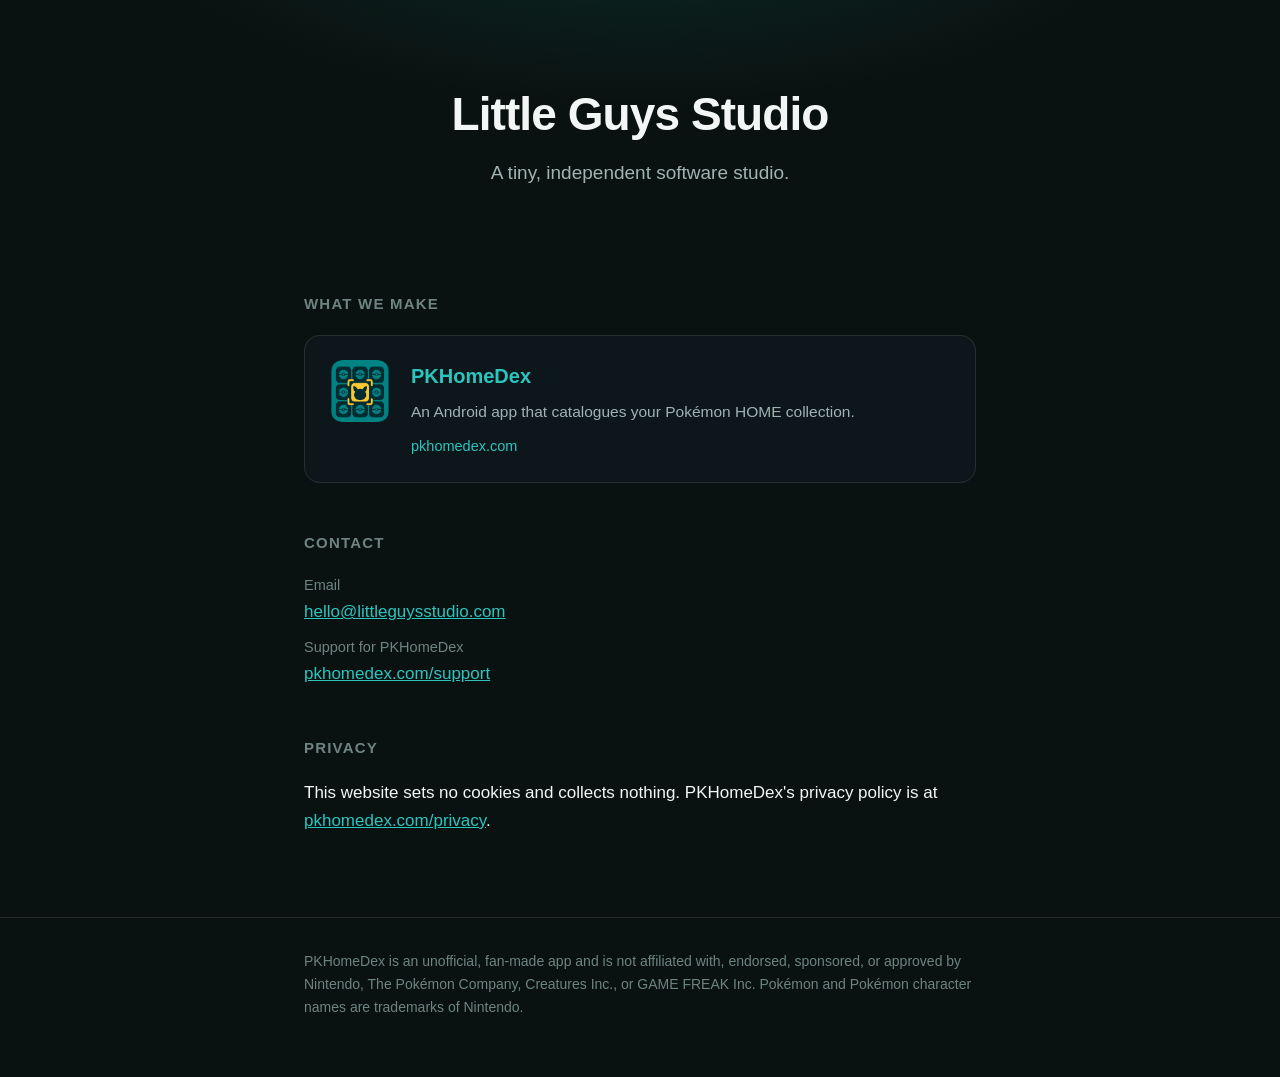
==== public/index.html @ 2b0542e4 "Serve from public/ so the README is not published Cloudflare publishes the build output directory ve" ====
<!DOCTYPE html>
<html lang="en">
<head>
<meta charset="utf-8">
<meta name="viewport" content="width=device-width, initial-scale=1">
<title>Little Guys Studio</title>
<meta name="description" content="Little Guys Studio LLC is an independent software studio. We make PKHomeDex, an Android app for cataloguing a Pokémon HOME collection.">
<link rel="stylesheet" href="assets/style.css">
</head>
<body>

<header class="masthead">
  <div class="wrap">
    <h1>Little Guys Studio</h1>
    <p>
      A tiny, independent software studio.
    </p>
  </div>
</header>

<main>
  <div class="wrap">

    <h2>What we make</h2>

    <a class="product" href="https://pkhomedex.com">
      <img src="assets/pkhomedex-icon.png" alt="">
      <span>
        <h3>PKHomeDex</h3>
        <p>
          An Android app that catalogues your Pokémon HOME collection.
        </p>
        <span class="go">pkhomedex.com</span>
      </span>
    </a>

    <h2>Contact</h2>

    <div class="contact">
      <p>
        <span class="label">Email</span>
        <a href="mailto:hello@littleguysstudio.com">hello@littleguysstudio.com</a>
      </p>
      <p>
        <span class="label">Support for PKHomeDex</span>
        <a href="https://pkhomedex.com/support">pkhomedex.com/support</a>
      </p>
      <!--
        Play's organization verification checks that this site matches the
        business registration. Add the LLC's registered mailing address here
        before submitting for verification:

        <p>
          <span class="label">Mailing address</span>
          Little Guys Studio LLC<br>
          [street]<br>
          [city, state ZIP]<br>
          United States
        </p>
      -->
    </div>

    <h2>Privacy</h2>
    <div class="contact">
      <p>
        This website sets no cookies and collects nothing. PKHomeDex's privacy
        policy is at
        <a href="https://pkhomedex.com/privacy">pkhomedex.com/privacy</a>.
      </p>
    </div>

  </div>
</main>

<footer>
  <div class="wrap">
    <p>
      PKHomeDex is an unofficial, fan-made app and is not affiliated with,
      endorsed, sponsored, or approved by Nintendo, The Pokémon Company,
      Creatures Inc., or GAME FREAK Inc. Pokémon and Pokémon character names are
      trademarks of Nintendo.
    </p>
  </div>
</footer>

</body>
</html>
---- public/assets/style.css ----
/* Little Guys Studio — company site.
   Shares the PKHomeDex palette so the two sites read as one outfit. */

:root {
  --teal: #14b8a6;
  --teal-bright: #2cc5be;
  --bg: #0a1211;
  --surface: #0d161b;
  --hairline: rgba(255, 255, 255, 0.10);
  --ink: #f2f7f5;
  --muted: #9fb4b1;
  --faint: #6d8481;
}

* { box-sizing: border-box; }

html { -webkit-text-size-adjust: 100%; }

body {
  margin: 0;
  background: var(--bg);
  color: var(--ink);
  font-family: -apple-system, BlinkMacSystemFont, "Segoe UI", Roboto,
    "Helvetica Neue", Arial, sans-serif;
  font-size: 17px;
  line-height: 1.65;
  display: flex;
  flex-direction: column;
  min-height: 100vh;
}

.wrap {
  width: 100%;
  max-width: 720px;
  margin: 0 auto;
  padding: 0 24px;
}

a { color: var(--teal-bright); }
a:hover { color: var(--teal); }

/* ---- masthead ---- */

.masthead {
  padding: 88px 0 56px;
  background:
    radial-gradient(760px 320px at 50% -120px, rgba(20, 184, 166, 0.16), transparent 70%);
  text-align: center;
}

.masthead h1 {
  margin: 0 0 16px;
  font-size: clamp(32px, 6vw, 46px);
  letter-spacing: -0.02em;
  line-height: 1.15;
}

.masthead p {
  margin: 0 auto;
  max-width: 540px;
  color: var(--muted);
  font-size: clamp(17px, 2.2vw, 19px);
}

/* ---- main ---- */

main { flex: 1 0 auto; padding-bottom: 72px; }

h2 {
  font-size: 15px;
  letter-spacing: 0.08em;
  text-transform: uppercase;
  color: var(--faint);
  margin: 48px 0 18px;
  font-weight: 600;
}

/* ---- product card ---- */

.product {
  display: flex;
  gap: 20px;
  align-items: flex-start;
  background: var(--surface);
  border: 1px solid var(--hairline);
  border-radius: 16px;
  padding: 24px;
  text-decoration: none;
  color: inherit;
}

.product:hover { border-color: var(--teal); }

.product img {
  width: 62px;
  height: 62px;
  border-radius: 14px;
  flex: none;
}

.product h3 {
  margin: 0 0 6px;
  font-size: 20px;
  color: var(--teal-bright);
}

.product p {
  margin: 0;
  color: var(--muted);
  font-size: 15.5px;
}

.product .go {
  margin-top: 10px;
  font-size: 14.5px;
  color: var(--teal-bright);
  display: block;
}

/* ---- contact ---- */

.contact p { margin: 0 0 10px; }

.contact .label {
  color: var(--faint);
  font-size: 14.5px;
  display: block;
}

/* ---- footer ---- */

footer {
  flex: none;
  border-top: 1px solid var(--hairline);
  padding: 32px 0 48px;
  color: var(--faint);
  font-size: 14px;
}

footer p { margin: 0 0 10px; }

@media (max-width: 560px) {
  body { font-size: 16px; }
  .masthead { padding: 60px 0 40px; }
  .product { flex-direction: column; gap: 16px; }
}
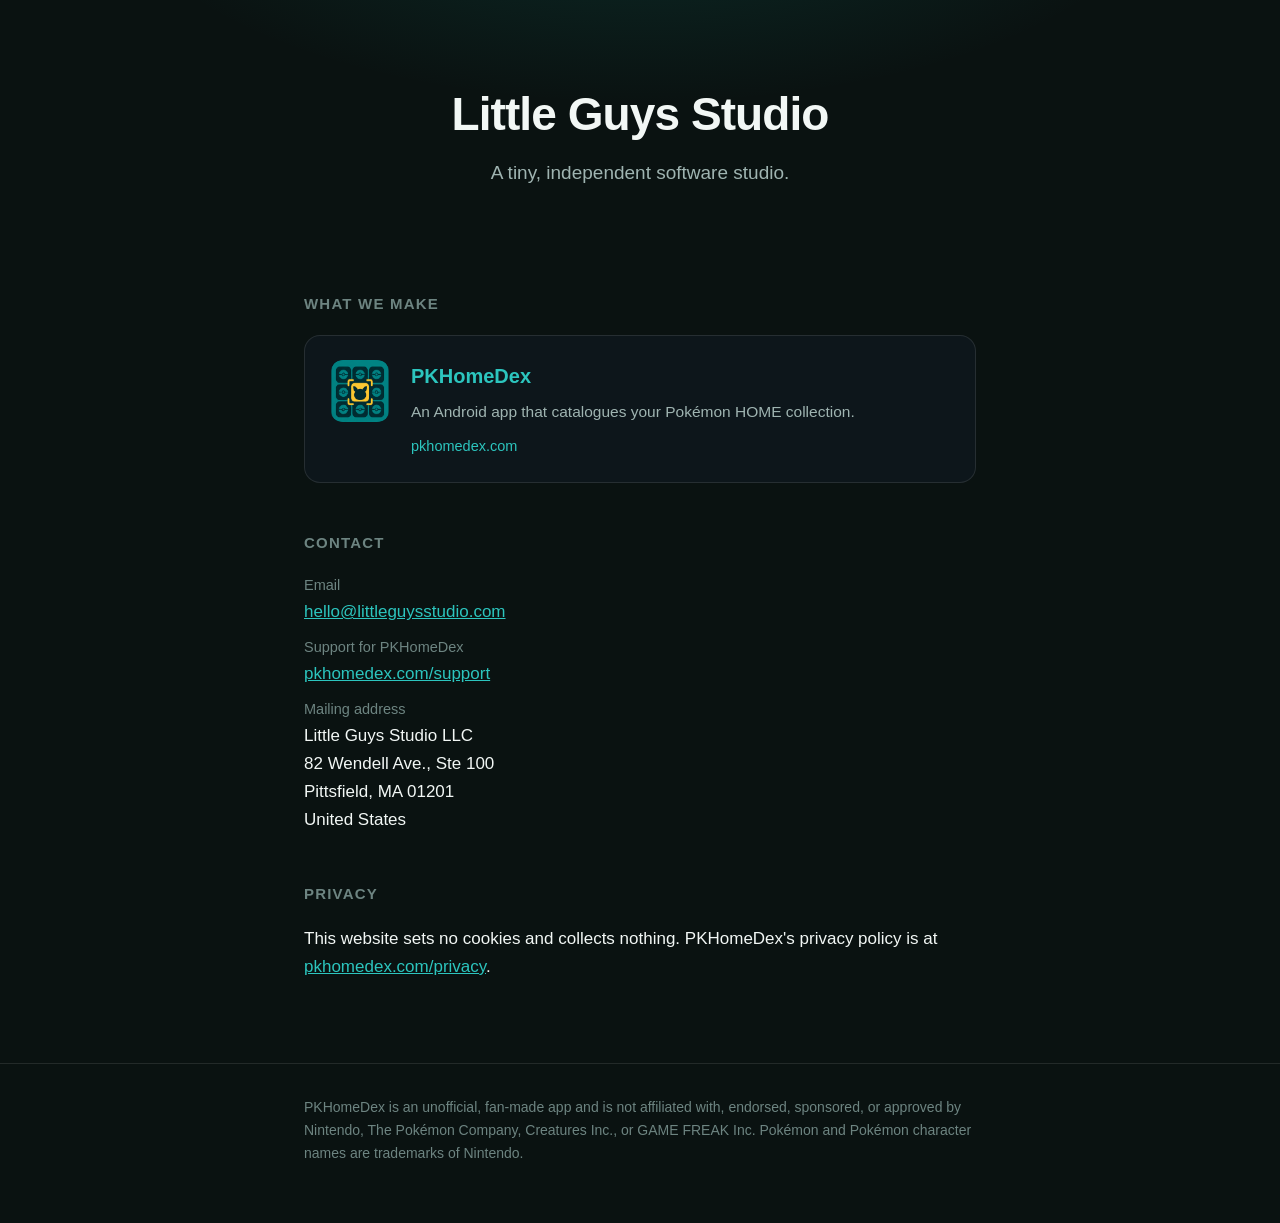
==== commit a0cb6e9e: "Add the registered mailing address Matches the Certificate of Organization and the D-U-N-S record, w" ====
--- a/public/index.html
+++ b/public/index.html
@@ -46,18 +46,17 @@
         <a href="https://pkhomedex.com/support">pkhomedex.com/support</a>
       </p>
       <!--
-        Play's organization verification checks that this site matches the
-        business registration. Add the LLC's registered mailing address here
-        before submitting for verification:
-
-        <p>
-          <span class="label">Mailing address</span>
-          Little Guys Studio LLC<br>
-          [street]<br>
-          [city, state ZIP]<br>
-          United States
-        </p>
+        This is the address on the Certificate of Organization and on the D-U-N-S
+        record, which is what Play's organization verification compares against.
+        Keep all three identical.
       -->
+      <p>
+        <span class="label">Mailing address</span>
+        Little Guys Studio LLC<br>
+        82 Wendell Ave., Ste 100<br>
+        Pittsfield, MA 01201<br>
+        United States
+      </p>
     </div>
 
     <h2>Privacy</h2>
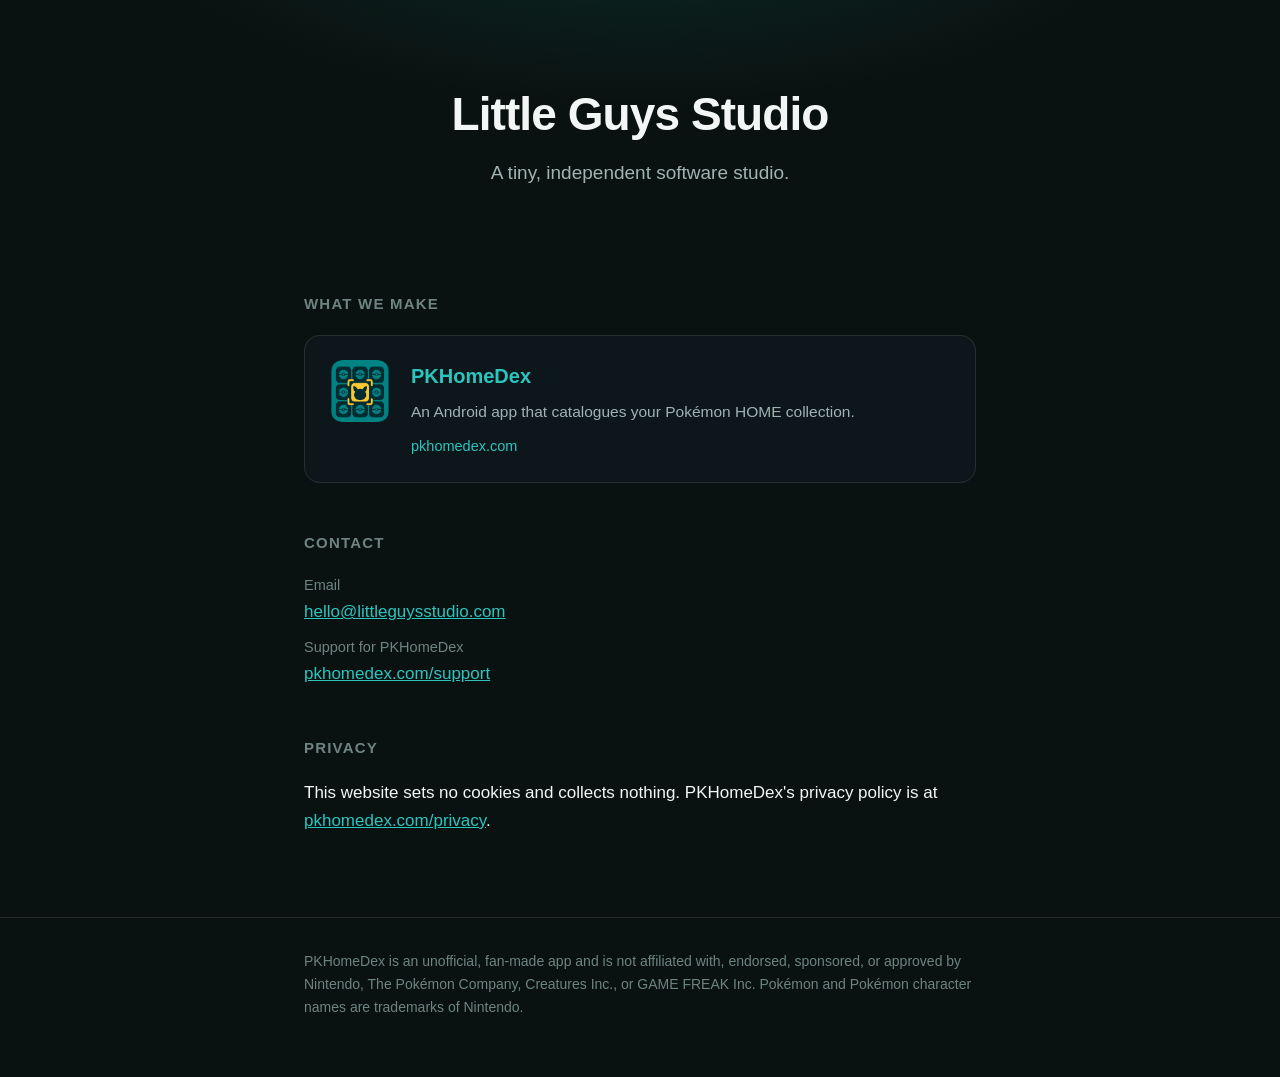
==== commit 972432d5: "Remove the mailing address from the site Play verifies the organization from the D-U-N-S record and " ====
--- a/public/index.html
+++ b/public/index.html
@@ -46,17 +46,12 @@
         <a href="https://pkhomedex.com/support">pkhomedex.com/support</a>
       </p>
       <!--
-        This is the address on the Certificate of Organization and on the D-U-N-S
-        record, which is what Play's organization verification compares against.
-        Keep all three identical.
+        The registered address is deliberately NOT published here. Play verifies
+        the organization from the D-U-N-S record and the uploaded formation
+        documents, not from this site, so putting it here buys nothing and makes
+        a crawlable target of an address whose registered agent plan only covers
+        a handful of non-legal mail pieces a year.
       -->
-      <p>
-        <span class="label">Mailing address</span>
-        Little Guys Studio LLC<br>
-        82 Wendell Ave., Ste 100<br>
-        Pittsfield, MA 01201<br>
-        United States
-      </p>
     </div>
 
     <h2>Privacy</h2>
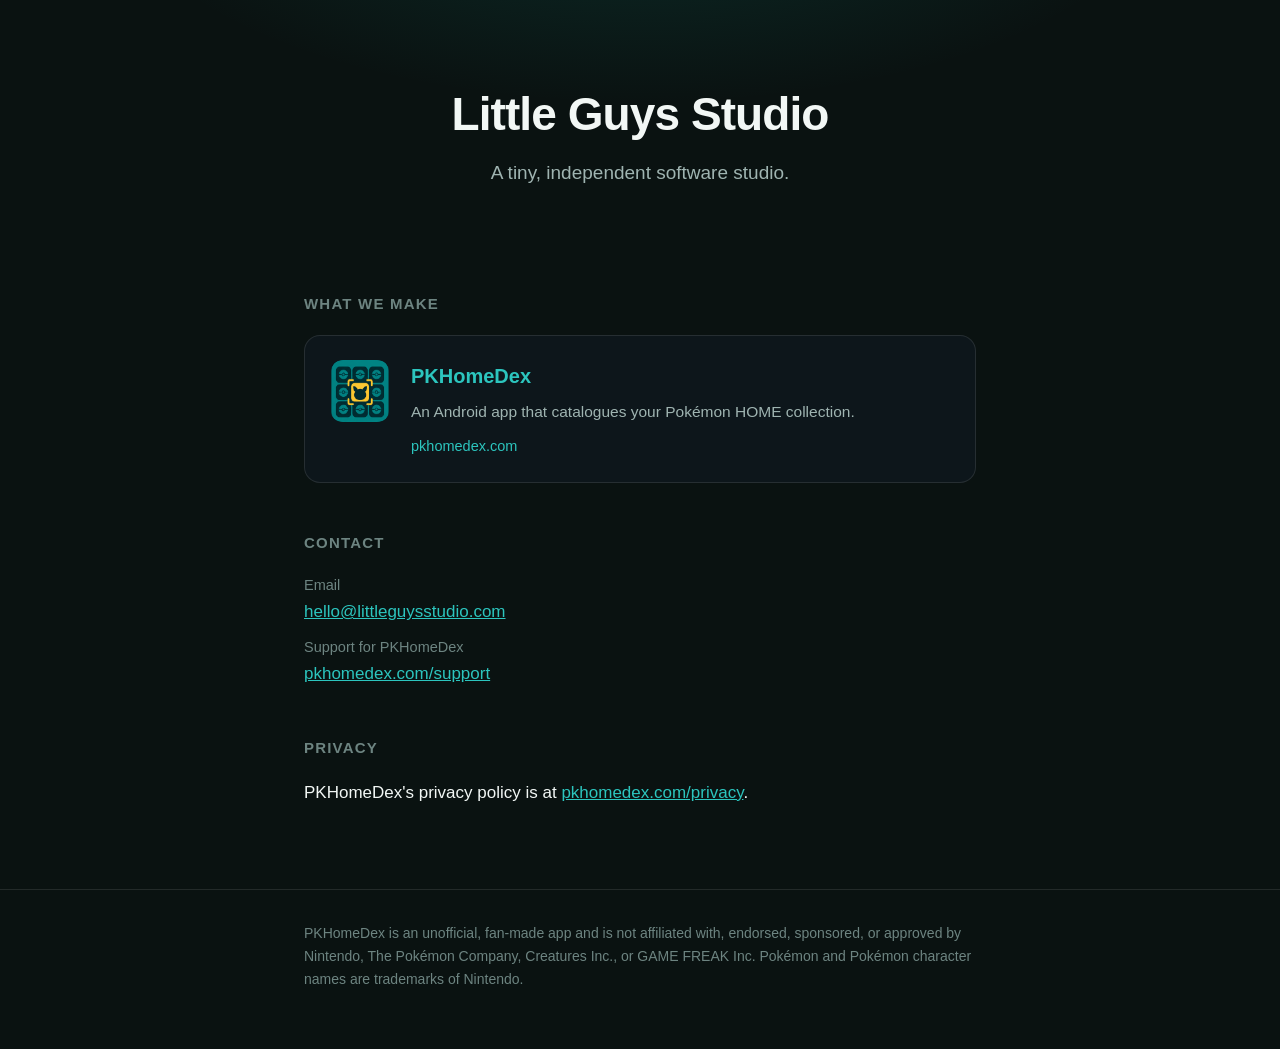
==== commit 54b6337a: "Drop the no-tracking claim from the company page It was overstated (Cloudflare receives request logs" ====
--- a/public/index.html
+++ b/public/index.html
@@ -56,9 +56,15 @@
 
     <h2>Privacy</h2>
     <div class="contact">
+      <!--
+        No claims about this site's own tracking. It had one, and it was both
+        slightly overstated (Cloudflare receives request logs like any host) and
+        fragile: enabling Bot Fight Mode or Cloudflare Web Analytics would have
+        made it false with nobody noticing. The app's policy is the real
+        document, and it describes the app.
+      -->
       <p>
-        This website sets no cookies and collects nothing. PKHomeDex's privacy
-        policy is at
+        PKHomeDex's privacy policy is at
         <a href="https://pkhomedex.com/privacy">pkhomedex.com/privacy</a>.
       </p>
     </div>
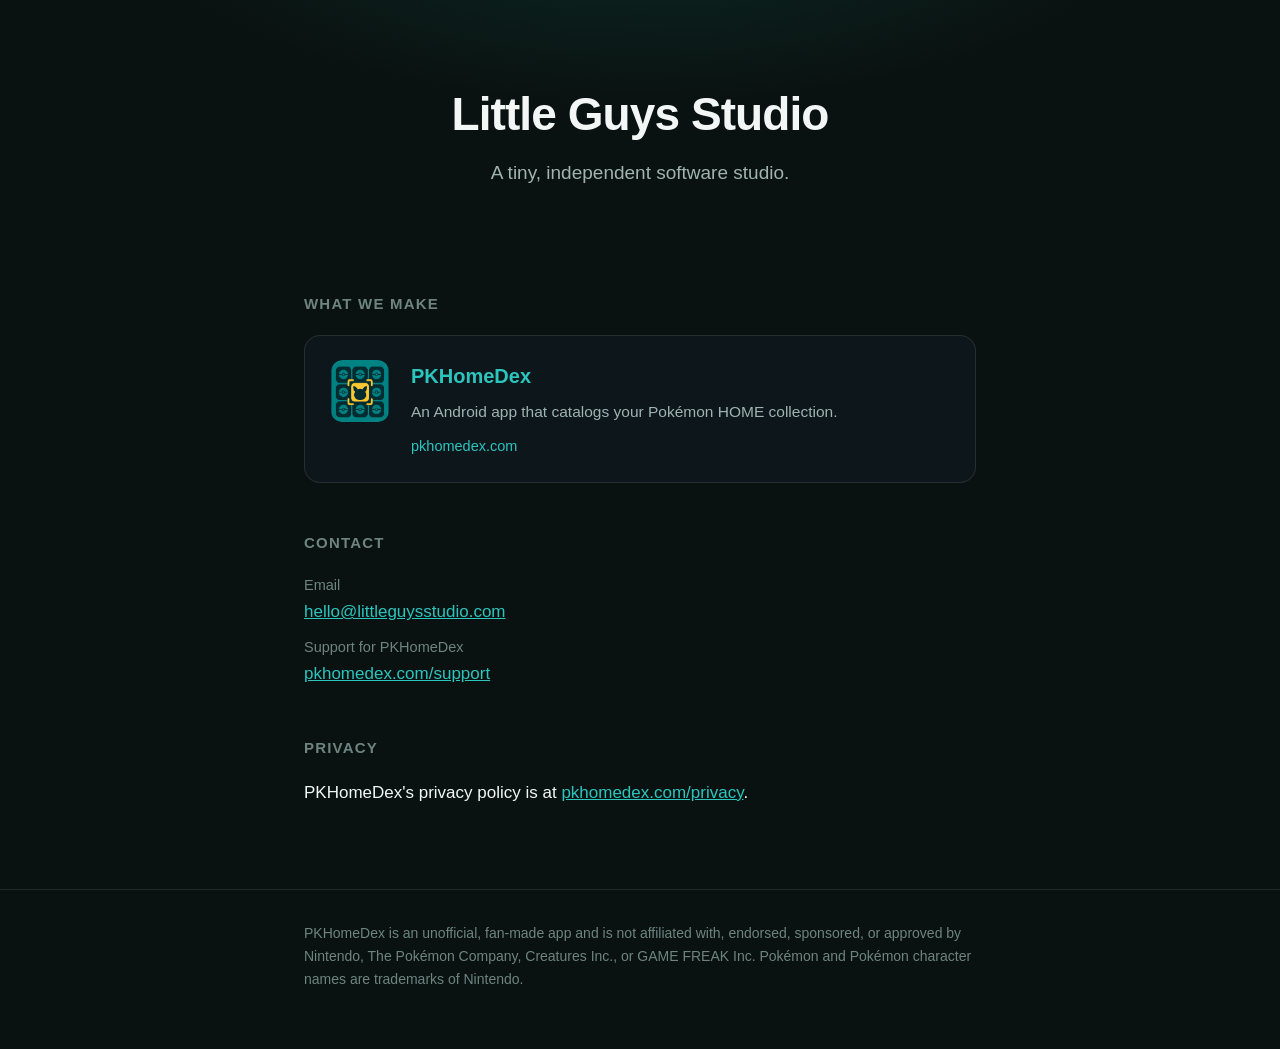
==== commit 82631387: "catalog not catalogue" ====
--- a/public/index.html
+++ b/public/index.html
@@ -4,7 +4,7 @@
 <meta charset="utf-8">
 <meta name="viewport" content="width=device-width, initial-scale=1">
 <title>Little Guys Studio</title>
-<meta name="description" content="Little Guys Studio LLC is an independent software studio. We make PKHomeDex, an Android app for cataloguing a Pokémon HOME collection.">
+<meta name="description" content="Little Guys Studio LLC is an independent software studio. We make PKHomeDex, an Android app for cataloging a Pokémon HOME collection.">
 <link rel="stylesheet" href="assets/style.css">
 </head>
 <body>
@@ -28,7 +28,7 @@
       <span>
         <h3>PKHomeDex</h3>
         <p>
-          An Android app that catalogues your Pokémon HOME collection.
+          An Android app that catalogs your Pokémon HOME collection.
         </p>
         <span class="go">pkhomedex.com</span>
       </span>
@@ -45,24 +45,10 @@
         <span class="label">Support for PKHomeDex</span>
         <a href="https://pkhomedex.com/support">pkhomedex.com/support</a>
       </p>
-      <!--
-        The registered address is deliberately NOT published here. Play verifies
-        the organization from the D-U-N-S record and the uploaded formation
-        documents, not from this site, so putting it here buys nothing and makes
-        a crawlable target of an address whose registered agent plan only covers
-        a handful of non-legal mail pieces a year.
-      -->
     </div>
 
     <h2>Privacy</h2>
     <div class="contact">
-      <!--
-        No claims about this site's own tracking. It had one, and it was both
-        slightly overstated (Cloudflare receives request logs like any host) and
-        fragile: enabling Bot Fight Mode or Cloudflare Web Analytics would have
-        made it false with nobody noticing. The app's policy is the real
-        document, and it describes the app.
-      -->
       <p>
         PKHomeDex's privacy policy is at
         <a href="https://pkhomedex.com/privacy">pkhomedex.com/privacy</a>.
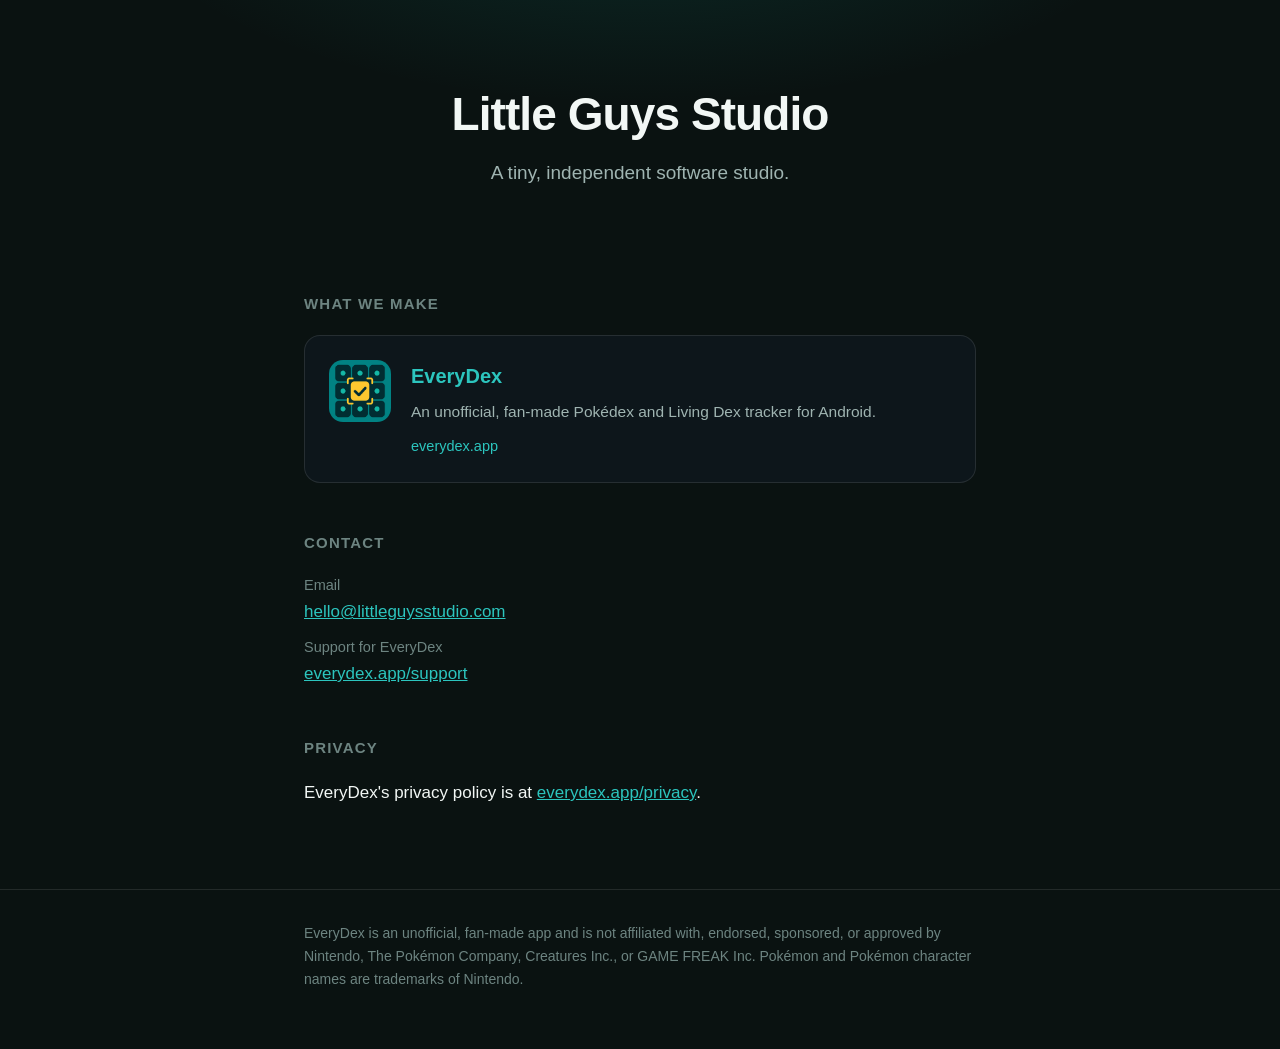
==== commit 290ec93c: "Point the studio site at EveryDex Co-Authored-By: Claude Opus 5.5 <noreply@anthropic.com>" ====
--- a/public/index.html
+++ b/public/index.html
@@ -4,7 +4,7 @@
 <meta charset="utf-8">
 <meta name="viewport" content="width=device-width, initial-scale=1">
 <title>Little Guys Studio</title>
-<meta name="description" content="Little Guys Studio LLC is an independent software studio. We make PKHomeDex, an Android app for cataloging a Pokémon HOME collection.">
+<meta name="description" content="Little Guys Studio LLC is an independent software studio. We make EveryDex, an unofficial, fan-made Pokédex and Living Dex tracker for Android.">
 <link rel="stylesheet" href="assets/style.css">
 </head>
 <body>
@@ -23,14 +23,14 @@
 
     <h2>What we make</h2>
 
-    <a class="product" href="https://pkhomedex.com">
-      <img src="assets/pkhomedex-icon.png" alt="">
+    <a class="product" href="https://everydex.app">
+      <img src="assets/everydex-icon.png" alt="">
       <span>
-        <h3>PKHomeDex</h3>
+        <h3>EveryDex</h3>
         <p>
-          An Android app that catalogs your Pokémon HOME collection.
+          An unofficial, fan-made Pokédex and Living Dex tracker for Android.
         </p>
-        <span class="go">pkhomedex.com</span>
+        <span class="go">everydex.app</span>
       </span>
     </a>
 
@@ -42,16 +42,16 @@
         <a href="mailto:hello@littleguysstudio.com">hello@littleguysstudio.com</a>
       </p>
       <p>
-        <span class="label">Support for PKHomeDex</span>
-        <a href="https://pkhomedex.com/support">pkhomedex.com/support</a>
+        <span class="label">Support for EveryDex</span>
+        <a href="https://everydex.app/support">everydex.app/support</a>
       </p>
     </div>
 
     <h2>Privacy</h2>
     <div class="contact">
       <p>
-        PKHomeDex's privacy policy is at
-        <a href="https://pkhomedex.com/privacy">pkhomedex.com/privacy</a>.
+        EveryDex's privacy policy is at
+        <a href="https://everydex.app/privacy">everydex.app/privacy</a>.
       </p>
     </div>
 
@@ -61,7 +61,7 @@
 <footer>
   <div class="wrap">
     <p>
-      PKHomeDex is an unofficial, fan-made app and is not affiliated with,
+      EveryDex is an unofficial, fan-made app and is not affiliated with,
       endorsed, sponsored, or approved by Nintendo, The Pokémon Company,
       Creatures Inc., or GAME FREAK Inc. Pokémon and Pokémon character names are
       trademarks of Nintendo.
--- a/public/assets/style.css
+++ b/public/assets/style.css
@@ -1,5 +1,5 @@
 /* Little Guys Studio — company site.
-   Shares the PKHomeDex palette so the two sites read as one outfit. */
+   Shares the EveryDex palette so the two sites read as one outfit. */
 
 :root {
   --teal: #14b8a6;
